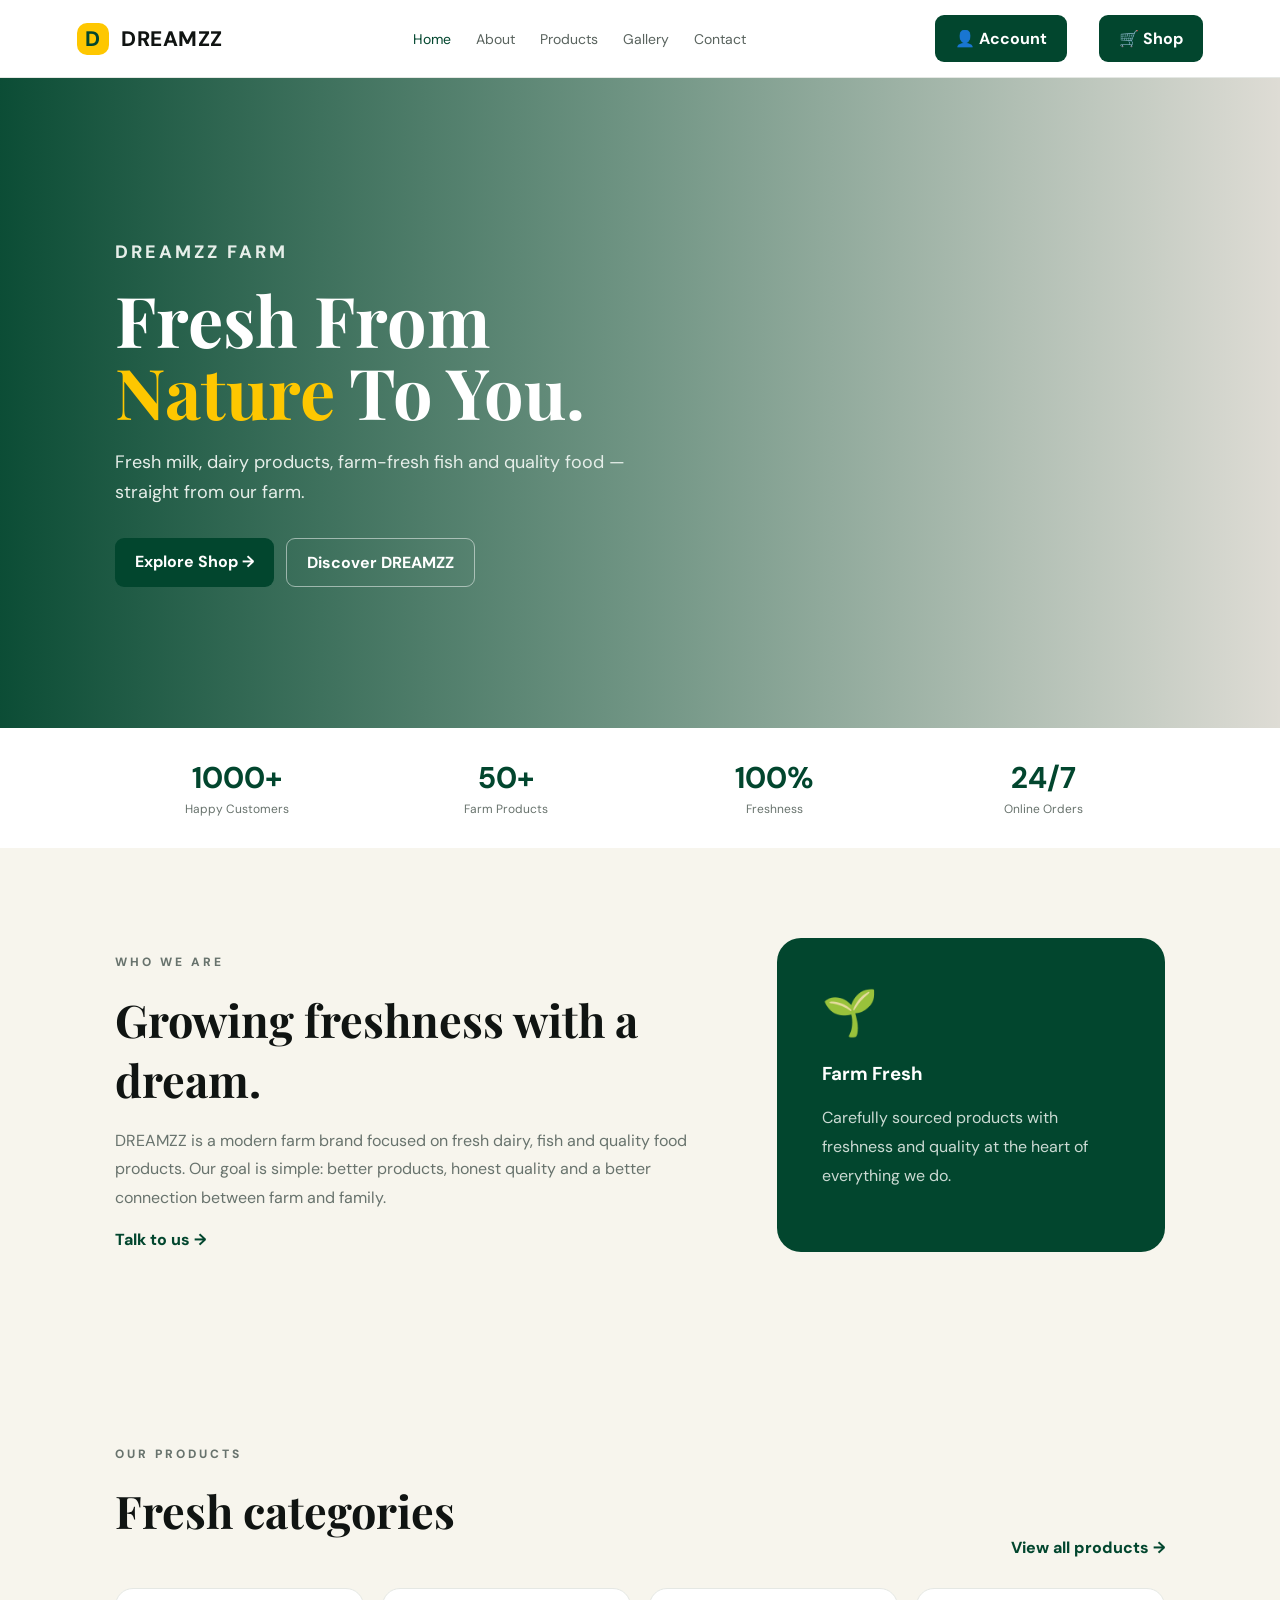
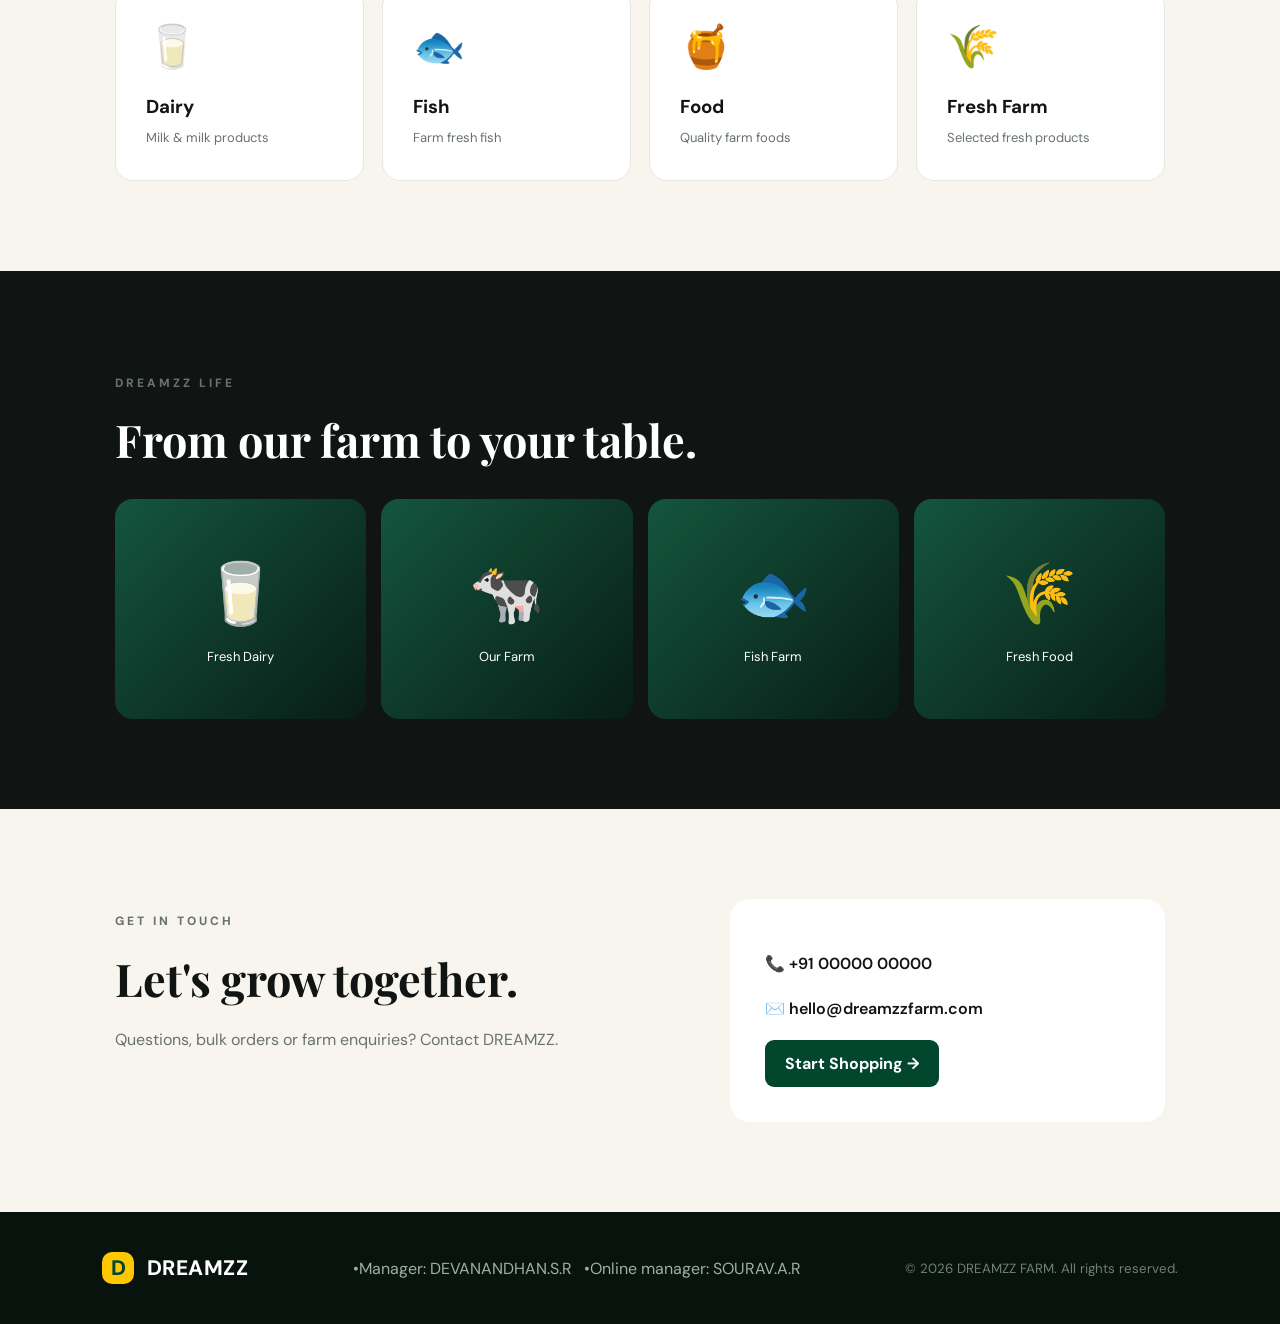
==== index.html @ 7045851c "Add files via upload" ====
<!DOCTYPE html>
<html lang="en">
<head>
  <meta charset="UTF-8">
  <meta name="viewport" content="width=device-width, initial-scale=1.0">
  <title>DREAMZZ FARM | Fresh From Nature</title>
  <link rel="stylesheet" href="style.css">
</head>
<body>
<header class="site-header">
  <a class="logo" href="index.html"><span>D</span> DREAMZZ</a>
  <nav>
    <a class="active" href="index.html">Home</a>
    <a href="#about">About</a>
    <a href="#products">Products</a>
    <a href="#gallery">Gallery</a>
    <a href="#contact">Contact</a>
  </nav><a href="login.html" class="header-shop">
    👤 Account
</a>
  <a class="header-shop" href="shop.html">🛒 Shop</a>
</header>

<main>
<section class="hero">
  <div class="hero-overlay"></div>
  <div class="hero-content">
    <p class="eyebrow">DREAMZZ FARM</p>
    <h1>Fresh From<br><span>Nature</span> To You.</h1>
    <p>Fresh milk, dairy products, farm-fresh fish and quality food — straight from our farm.</p>
    <div class="hero-actions">
      <a class="btn primary" href="shop.html">Explore Shop →</a>
      <a class="btn ghost" href="#about">Discover DREAMZZ</a>
    </div>
  </div>
</section>

<section class="stats">
  <div><strong>1000+</strong><span>Happy Customers</span></div>
  <div><strong>50+</strong><span>Farm Products</span></div>
  <div><strong>100%</strong><span>Freshness</span></div>
  <div><strong>24/7</strong><span>Online Orders</span></div>
</section>

<section id="about" class="section split">
  <div>
    <p class="eyebrow">WHO WE ARE</p>
    <h2>Growing freshness with a dream.</h2>
    <p>DREAMZZ is a modern farm brand focused on fresh dairy, fish and quality food products. Our goal is simple: better products, honest quality and a better connection between farm and family.</p>
    <a class="text-link" href="#contact">Talk to us →</a>
  </div>
  <div class="feature-card">
    <div class="feature-icon">🌱</div>
    <h3>Farm Fresh</h3>
    <p>Carefully sourced products with freshness and quality at the heart of everything we do.</p>
  </div>
</section>

<section id="products" class="section">
  <div class="section-head">
    <div><p class="eyebrow">OUR PRODUCTS</p><h2>Fresh categories</h2></div>
    <a class="text-link" href="shop.html">View all products →</a>
  </div>
  <div class="category-grid">
    <a href="shop.html?cat=Dairy" class="category-card"><span>🥛</span><h3>Dairy</h3><p>Milk & milk products</p></a>
    <a href="shop.html?cat=Fish" class="category-card"><span>🐟</span><h3>Fish</h3><p>Farm fresh fish</p></a>
    <a href="shop.html?cat=Food" class="category-card"><span>🍯</span><h3>Food</h3><p>Quality farm foods</p></a>
    <a href="shop.html?cat=Fresh" class="category-card"><span>🌾</span><h3>Fresh Farm</h3><p>Selected fresh products</p></a>
  </div>
</section>

<section id="gallery" class="section dark-section">
  <p class="eyebrow">DREAMZZ LIFE</p>
  <h2>From our farm to your table.</h2>
  <div class="gallery-grid">
    <div>🥛<small>Fresh Dairy</small></div><div>🐄<small>Our Farm</small></div>
    <div>🐟<small>Fish Farm</small></div><div>🌾<small>Fresh Food</small></div>
  </div>
</section>

<section id="contact" class="section contact">
  <div><p class="eyebrow">GET IN TOUCH</p><h2>Let's grow together.</h2><p>Questions, bulk orders or farm enquiries? Contact DREAMZZ.</p></div>
  <div class="contact-box">
    <p>📞 +91 00000 00000</p><p>✉️ hello@dreamzzfarm.com</p>
    <a class="btn primary" href="shop.html">Start Shopping →</a>
  </div>
</section>
</main>

<footer><div class="logo"><span>D</span>  DREAMZZ</div><p>•Manager: DEVANANDHAN.S.R&nbsp;&nbsp;  •Online manager: SOURAV.A.R</p><small>© 2026 DREAMZZ FARM. All rights reserved.</small></footer>
</body>
</html>
---- style.css ----
@import url('https://fonts.googleapis.com/css2?family=DM+Sans:wght@400;500;600;700&family=Playfair+Display:wght@600;700&display=swap');
:root{--green:#02462e;--green2:#08734d;--gold:#fec700;--cream:#f7f5ed;--dark:#101412;--muted:#68736d;--white:#fff;--border:#e5e8e4}
*{box-sizing:border-box}html{scroll-behavior:smooth}body{margin:0;font-family:'DM Sans',sans-serif;color:var(--dark);background:var(--cream)}a{text-decoration:none;color:inherit}button,input,select{font:inherit}.site-header{height:78px;padding:0 6%;display:flex;align-items:center;gap:32px;background:#fff;position:sticky;top:0;z-index:50;border-bottom:1px solid var(--border)}.logo{font-size:21px;font-weight:800;letter-spacing:.5px;white-space:nowrap}.logo span{display:inline-grid;place-items:center;width:32px;height:32px;background:var(--gold);border-radius:10px;margin-right:7px;color:var(--green)}nav{display:flex;gap:25px;margin:auto}nav a{color:#59635e;font-size:14px}nav a:hover,.active{color:var(--green)!important}.header-shop,.btn.primary{background:var(--green);color:#fff;padding:13px 20px;border-radius:9px;font-weight:700}.hero{min-height:650px;position:relative;background:linear-gradient(90deg,rgba(2,70,46,.96),rgba(2,70,46,.55),rgba(0,0,0,.1)),url('https://images.unsplash.com/photo-1500595046743-cd271d694d30?auto=format&fit=crop&w=1800&q=85') center/cover;display:flex;align-items:center;color:#fff}.hero-content{position:relative;max-width:650px;margin-left:9%;z-index:2}.eyebrow{font-size:12px;font-weight:800;letter-spacing:3px;color:var(--gold);margin-bottom:15px}.hero h1,.shop-hero h1{font:700 70px/1.03 'Playfair Display',serif;margin:0 0 20px}.hero h1 span,.shop-hero h1 span{color:var(--gold)}.hero p{font-size:18px;line-height:1.7;max-width:570px;color:#e6eee9}.hero-actions{display:flex;gap:12px;margin-top:30px}.btn{display:inline-block;padding:13px 20px;border-radius:9px;font-weight:700}.btn.ghost{border:1px solid rgba(255,255,255,.5);color:#fff}.stats{display:grid;grid-template-columns:repeat(4,1fr);background:#fff;padding:30px 8%;text-align:center}.stats strong{display:block;font-size:30px;color:var(--green)}.stats span{font-size:12px;color:var(--muted)}.section{padding:90px 9%}.split{display:grid;grid-template-columns:1.5fr 1fr;gap:80px;align-items:center}.section h2{font:700 45px 'Playfair Display',serif;margin:0 0 18px}.section p{color:var(--muted);line-height:1.8}.feature-card{background:var(--green);color:#fff;border-radius:24px;padding:45px}.feature-card p{color:#cbdad3}.feature-icon{font-size:45px}.text-link{color:var(--green);font-weight:800}.section-head{display:flex;justify-content:space-between;align-items:end;margin-bottom:30px}.category-grid{display:grid;grid-template-columns:repeat(4,1fr);gap:18px}.category-card{background:#fff;padding:30px;border-radius:18px;transition:.25s;border:1px solid var(--border)}.category-card:hover{transform:translateY(-7px);box-shadow:0 15px 35px #02462e12}.category-card span{font-size:42px}.category-card h3{margin:20px 0 7px}.category-card p{margin:0;font-size:13px}.dark-section{background:var(--dark);color:#fff}.gallery-grid{display:grid;grid-template-columns:repeat(4,1fr);gap:15px;margin-top:30px}.gallery-grid div{height:220px;border-radius:18px;background:linear-gradient(135deg,#14553e,#081d15);display:flex;flex-direction:column;align-items:center;justify-content:center;font-size:60px}.gallery-grid small{font-size:13px;margin-top:15px}.contact{display:grid;grid-template-columns:1.3fr 1fr;gap:50px}.contact-box{background:#fff;padding:35px;border-radius:20px}.contact-box p{color:var(--dark);font-weight:600}footer{background:#08130e;color:#fff;padding:40px 8%;display:flex;align-items:center;gap:25px;flex-wrap:wrap}footer p{margin:auto;color:#9bb1a7}footer small{color:#6e8078}

.shop-header{gap:20px}.back-home{font-size:13px;color:var(--muted)}.search-wrap{height:45px;display:flex;align-items:center;background:#f1f3f0;border-radius:8px;flex:1;max-width:650px;margin:auto}.search-wrap span{font-size:25px;padding-left:15px}.search-wrap input{border:0;background:transparent;outline:0;width:100%;padding:10px;font-size:14px}.icon-btn,.cart-btn{border:0;background:#f3f5f2;padding:11px 14px;border-radius:8px;cursor:pointer}.cart-btn{background:var(--green);color:#fff}.shop-hero{margin:25px 6%;padding:45px 6%;border-radius:25px;background:linear-gradient(100deg,#e8f1e9,#fff9dc);display:flex;justify-content:space-between;align-items:center}.shop-hero h1{font-size:52px;color:var(--green)}.shop-hero p{color:var(--muted)}.offer{background:var(--green);color:#fff;padding:30px;border-radius:18px;display:grid;gap:8px;min-width:220px}.offer:first-letter{font-size:30px}.offer strong{color:var(--gold)}.offer small{color:#d4e4dd}.shop-layout{display:grid;grid-template-columns:230px 1fr;gap:30px;padding:15px 6% 70px}.filters{background:#fff;padding:22px;border-radius:14px;height:max-content;position:sticky;top:95px}.filters h3{margin-top:0}.filters label{display:block;font-size:12px;font-weight:800;text-transform:uppercase;color:var(--muted);margin:20px 0 9px}.filters button{display:block;width:100%;text-align:left;border:0;background:transparent;padding:9px;border-radius:7px;cursor:pointer;color:#46504b}.filters button:hover,.filters .filter.active{background:#eaf3ee;color:var(--green);font-weight:700}.filters hr{border:0;border-top:1px solid var(--border);margin:15px 0}.price-label{font-size:13px;margin-top:6px}.shop-toolbar{display:flex;justify-content:space-between;align-items:center;margin-bottom:18px}.shop-toolbar select{padding:10px;border:1px solid var(--border);border-radius:8px;background:#fff}.product-grid{display:grid;grid-template-columns:repeat(3,1fr);gap:18px}.product-card{background:#fff;border:1px solid var(--border);border-radius:14px;overflow:hidden;position:relative;transition:.2s}.product-card:hover{transform:translateY(-4px);box-shadow:0 12px 30px #0000000d}.product-img{height:210px;background:#eef3ed;display:grid;place-items:center;font-size:75px;position:relative}.badge{position:absolute;top:12px;left:12px;background:var(--gold);padding:5px 8px;border-radius:5px;font-size:10px;font-weight:800}.wish{position:absolute;right:10px;top:10px;border:0;background:#fff;border-radius:50%;width:34px;height:34px;cursor:pointer;font-size:19px}.product-info{padding:17px}.product-info h3{margin:0 0 6px;font-size:16px}.rating{font-size:12px;color:#df9e00}.price{font-size:20px;font-weight:800;color:var(--green);margin:8px 0}.old{text-decoration:line-through;color:#999;font-size:12px;margin-left:6px;font-weight:400}.product-actions{display:flex;gap:7px}.add-btn,.quick-btn{flex:1;border:0;padding:10px;border-radius:7px;cursor:pointer;font-weight:700}.add-btn{background:var(--green);color:#fff}.quick-btn{background:#eef3ef;color:var(--green)}.drawer{position:fixed;right:-420px;top:0;width:400px;max-width:95vw;height:100vh;background:#fff;z-index:100;box-shadow:-10px 0 40px #0002;padding:25px;transition:.3s;display:flex;flex-direction:column}.drawer.open{right:0}.drawer-head{display:flex;justify-content:space-between;align-items:center;border-bottom:1px solid var(--border)}.drawer-head button,.modal-close{border:0;background:transparent;font-size:28px;cursor:pointer}.cart-row{display:flex;gap:12px;padding:15px 0;border-bottom:1px solid var(--border)}.cart-emoji{width:55px;height:55px;background:#eef3ed;border-radius:9px;display:grid;place-items:center;font-size:28px}.cart-row strong{display:block}.qty{margin-top:7px;display:flex;gap:8px;align-items:center}.qty button{border:1px solid var(--border);background:#fff;border-radius:5px;width:25px;height:25px}.cart-total{display:flex;justify-content:space-between;font-size:20px;margin-top:auto;padding:20px 0}.checkout-btn{border:0;background:var(--green);color:#fff;padding:15px;border-radius:9px;font-weight:800;cursor:pointer}.modal{position:fixed;inset:0;background:#0008;z-index:120;display:grid;place-items:center;padding:20px}.hidden{display:none}.modal-card{background:#fff;border-radius:20px;max-width:750px;width:100%;padding:25px;position:relative}.modal-close{position:absolute;right:15px;top:10px}.modal-product{display:grid;grid-template-columns:1fr 1fr;gap:30px;padding:20px}.modal-product .big-img{min-height:330px;background:#eef3ed;border-radius:15px;display:grid;place-items:center;font-size:120px}.modal-product h2{font:700 34px 'Playfair Display',serif}.modal-product p{color:var(--muted);line-height:1.7}.modal-product .price{font-size:28px}.toast{position:fixed;bottom:25px;left:50%;transform:translateX(-50%) translateY(100px);background:#101412;color:#fff;padding:13px 20px;border-radius:8px;z-index:200;transition:.3s}.toast.show{transform:translateX(-50%) translateY(0)}
@media(max-width:850px){nav{display:none}.hero h1{font-size:52px}.stats{grid-template-columns:repeat(2,1fr);gap:20px}.split,.contact{grid-template-columns:1fr}.category-grid,.gallery-grid{grid-template-columns:repeat(2,1fr)}.shop-header{flex-wrap:wrap;height:auto;padding:15px 4%}.search-wrap{order:3;flex-basis:100%}.shop-hero{margin:15px 4%;flex-direction:column;align-items:flex-start}.shop-hero h1{font-size:40px}.shop-layout{grid-template-columns:1fr;padding:10px 4%}.filters{position:static}.product-grid{grid-template-columns:repeat(2,1fr)}}@media(max-width:520px){.site-header{padding:0 4%}.header-shop{margin-left:auto}.hero-content{margin:0 7%}.hero h1{font-size:43px}.section{padding:60px 6%}.category-grid,.gallery-grid,.product-grid{grid-template-columns:1fr}.product-img{height:190px}.modal-product{grid-template-columns:1fr}.modal-product .big-img{min-height:220px}.stats{padding:25px 5%}}
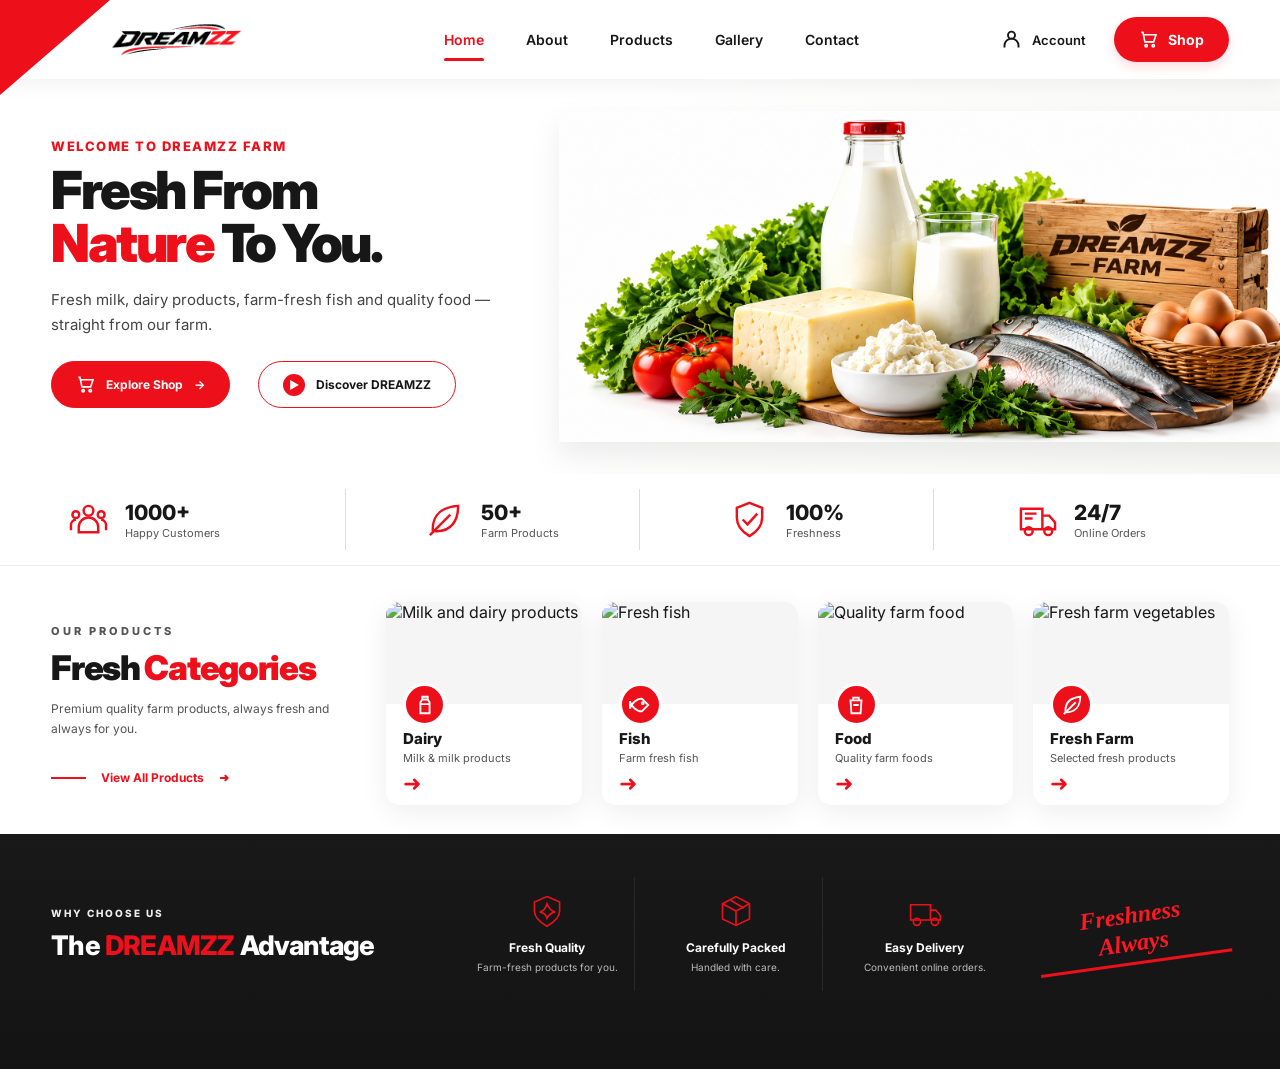
==== commit ffa0d01c: "Add files via upload" ====
--- a/index.html
+++ b/index.html
@@ -1,92 +1,1059 @@
+
 <!DOCTYPE html>
 <html lang="en">
 <head>
-  <meta charset="UTF-8">
-  <meta name="viewport" content="width=device-width, initial-scale=1.0">
-  <title>DREAMZZ FARM | Fresh From Nature</title>
-  <link rel="stylesheet" href="style.css">
+<meta charset="UTF-8">
+<meta name="viewport" content="width=device-width, initial-scale=1.0">
+<title>DREAMZZ FARM | Fresh From Nature</title>
+
+<link rel="preconnect" href="https://fonts.googleapis.com">
+<link rel="preconnect" href="https://fonts.gstatic.com" crossorigin>
+<link href="https://fonts.googleapis.com/css2?family=Inter:wght@400;500;600;700;800;900&display=swap" rel="stylesheet">
+
+<style>
+:root {
+    --red: #ed101b;
+    --black: #171717;
+    --white: #fff;
+    --grey: #666;
+}
+
+* {
+    margin: 0;
+    padding: 0;
+    box-sizing: border-box;
+}
+
+html {
+    scroll-behavior: smooth;
+}
+
+body {
+    font-family: 'Inter', sans-serif;
+    color: var(--black);
+    background: white;
+}
+
+a {
+    color: inherit;
+    text-decoration: none;
+}
+
+button {
+    font-family: inherit;
+    cursor: pointer;
+}
+
+.container {
+    width: min(1258px, 92%);
+    margin: auto;
+}
+
+/* HEADER */
+
+header {
+    height: 79px;
+    background: rgba(255,255,255,.97);
+    display: flex;
+    align-items: center;
+    position: relative;
+    z-index: 10;
+    box-shadow: 0 4px 20px rgba(0,0,0,.06);
+}
+
+header::before {
+    content: "";
+    position: absolute;
+    top: 0;
+    left: 0;
+    width: 110px;
+    height: 95px;
+    background: var(--red);
+    clip-path: polygon(0 0,100% 0,0 100%);
+    z-index: -1;
+}
+
+.navbar {
+    display: flex;
+    align-items: center;
+    justify-content: space-between;
+    gap: 25px;
+}
+
+.logo {
+    width: 250px;
+    height: 64px;
+    display: flex;
+    align-items: center;
+    flex-shrink: 0;
+    overflow: hidden;
+}
+
+.logo img {
+    width: 100%;
+    height: 55px;
+    max-height: 55px;
+    object-fit: contain;
+}
+@media (max-width: 760px) {
+    .logo {
+        width: 150px;
+        height: 45px;
+    }
+
+    .logo img {
+        height: 40px;
+    }
+}.nav-links {
+    display: flex;
+    align-items: center;
+    gap: 42px;
+}
+
+.nav-links a {
+    font-size: 14px;
+    font-weight: 600;
+    position: relative;
+    transition: .2s;
+}
+
+.nav-links a:hover,
+.nav-links a.active {
+    color: var(--red);
+}
+
+.nav-links a.active::after {
+    content: "";
+    height: 3px;
+    width: 100%;
+    background: var(--red);
+    position: absolute;
+    left: 0;
+    bottom: -13px;
+    border-radius: 4px;
+}
+
+.nav-actions {
+    display: flex;
+    align-items: center;
+    gap: 28px;
+}
+
+.account {
+    display: flex;
+    align-items: center;
+    gap: 10px;
+    font-size: 13px;
+    font-weight: 600;
+    white-space: nowrap;
+}
+
+.account svg {
+    width: 21px;
+    height: 21px;
+}
+
+.shop-btn {
+    background: var(--red);
+    color: white;
+    border: none;
+    border-radius: 24px;
+    padding: 13px 25px;
+    font-size: 14px;
+    font-weight: 700;
+    display: flex;
+    align-items: center;
+    gap: 10px;
+    box-shadow: 0 5px 12px #ed101b25;
+    transition: .2s;
+}
+
+.shop-btn:hover,
+.primary-btn:hover {
+    background: #c9000a;
+    transform: translateY(-2px);
+}
+
+.shop-btn svg {
+    width: 19px;
+    height: 19px;
+}
+
+/* HERO */
+
+.hero {
+    min-height: 395px;
+    position: relative;
+    overflow: hidden;
+    background: linear-gradient(110deg,#fff 0%,#fff 45%,#f8f8f6 100%);
+}
+
+.hero::before {
+    content: "";
+    position: absolute;
+    top: 0;
+    right: 0;
+    width: 100%;
+    height: 100%;
+    background:
+      linear-gradient(180deg,transparent 80%,rgba(255,255,255,.5)),
+      <img color="white">
+      center 45% / cover no-repeat;
+    opacity: .10;
+}
+
+
+.hero-inner {
+    min-height: 395px;
+    display: grid;
+    grid-template-columns: 46% 54%;
+    align-items: center;
+    position: relative;
+    z-index: 1;
+}
+
+.hero-copy {
+    padding: 28px 0 35px;
+    z-index: 2;
+}
+
+.eyebrow {
+    color: var(--red);
+    font-size: 13px;
+    letter-spacing: 1.5px;
+    font-weight: 800;
+    margin-bottom: 10px;
+}
+
+.hero h1 {
+    font-size: clamp(42px,4.1vw,65px);
+    line-height: 1.02;
+    letter-spacing: -2.5px;
+    font-weight: 900;
+    margin-bottom: 17px;
+}
+
+.hero h1 span {
+    color: var(--red);
+}
+
+.hero-description {
+    color: #444;
+    font-size: 15px;
+    line-height: 1.65;
+    max-width: 475px;
+    margin-bottom: 24px;
+}
+
+.hero-buttons {
+    display: flex;
+    align-items: center;
+    gap: 28px;
+    flex-wrap: wrap;
+}
+
+.primary-btn,
+.secondary-btn {
+    min-height: 47px;
+    border-radius: 28px;
+    padding: 0 24px;
+    display: inline-flex;
+    align-items: center;
+    justify-content: center;
+    gap: 11px;
+    font-size: 12px;
+    font-weight: 700;
+    transition: .2s;
+}
+
+.primary-btn {
+    background: var(--red);
+    color: white;
+    border: 1px solid var(--red);
+}
+
+.secondary-btn {
+    background: white;
+    border: 1px solid var(--red);
+}
+
+.secondary-btn:hover {
+    color: var(--red);
+    background: #fff6f6;
+}
+
+.play-icon {
+    background: var(--red);
+    color: white;
+    border-radius: 50%;
+    width: 22px;
+    height: 22px;
+    display: grid;
+    place-items: center;
+    font-size: 11px;
+}
+
+.hero-image {
+    height: 390px;
+    display: flex;
+    justify-content: center;
+    align-items: center;
+    margin-right: -35px;
+}
+
+.hero-image img {
+    width: 110%;
+    height: 100%;
+    object-fit: contain;
+    object-position: center;
+    filter: drop-shadow(0 14px 14px rgba(0,0,0,.07));
+}
+
+/* STATS */
+
+.stats {
+    background: #fff;
+    border-bottom: 1px solid #eee;
+}
+
+.stats-inner {
+    min-height: 91px;
+    display: grid;
+    grid-template-columns: repeat(4,1fr);
+    align-items: center;
+}
+
+.stat {
+    display: flex;
+    align-items: center;
+    justify-content: center;
+    gap: 17px;
+    padding: 10px 18px;
+    border-right: 1px solid #ddd;
+}
+
+.stat:first-child {
+    justify-content: flex-start;
+}
+
+.stat:last-child {
+    border-right: none;
+}
+
+.stat-icon {
+    width: 39px;
+    height: 39px;
+    color: var(--red);
+    flex-shrink: 0;
+}
+
+.stat h3 {
+    font-size: 21px;
+    font-weight: 800;
+    line-height: 1.3;
+}
+
+.stat p {
+    color: #555;
+    font-size: 11px;
+}
+
+/* PRODUCT CATEGORIES */
+
+.categories {
+    padding: 36px 0 29px;
+    background: white;
+}
+
+.category-layout {
+    display: grid;
+    grid-template-columns: 310px 1fr;
+    gap: 25px;
+    align-items: center;
+}
+
+.category-intro .eyebrow {
+    font-size: 11px;
+    letter-spacing: 3px;
+    margin-bottom: 7px;
+}
+
+.category-intro h2 {
+    font-size: 34px;
+    font-weight: 900;
+    line-height: 1.15;
+    letter-spacing: -1.3px;
+    margin-bottom: 12px;
+}
+
+.category-intro h2 span {
+    color: var(--red);
+}
+
+.category-intro p {
+    color: #555;
+    font-size: 12px;
+    line-height: 1.7;
+    max-width: 280px;
+    margin-bottom: 23px;
+}
+
+.view-products {
+    display: inline-flex;
+    align-items: center;
+    gap: 15px;
+    color: var(--red);
+    font-size: 12px;
+    font-weight: 700;
+}
+
+.view-products::before {
+    content: "";
+    width: 35px;
+    height: 2px;
+    background: var(--red);
+}
+
+.category-cards {
+    display: grid;
+    grid-template-columns: repeat(4,minmax(0,1fr));
+    gap: 20px;
+}
+
+.category-card {
+    background: #fff;
+    border-radius: 14px;
+    overflow: hidden;
+    box-shadow: 0 7px 28px rgba(0,0,0,.07);
+    transition: transform .25s, box-shadow .25s;
+}
+
+.category-card:hover {
+    transform: translateY(-5px);
+    box-shadow: 0 12px 30px rgba(0,0,0,.12);
+}
+
+.card-image {
+    height: 102px;
+    position: relative;
+    background: #f5f5f5;
+}
+
+.card-image img {
+    width: 100%;
+    height: 100%;
+    object-fit: cover;
+    display: block;
+}
+
+.card-icon {
+    width: 43px;
+    height: 43px;
+    background: var(--red);
+    color: white;
+    border: 3px solid white;
+    border-radius: 50%;
+    display: grid;
+    place-items: center;
+    position: absolute;
+    bottom: -22px;
+    left: 17px;
+}
+
+.card-icon svg {
+    width: 22px;
+    height: 22px;
+}
+
+.card-content {
+    padding: 25px 17px 10px;
+}
+
+.card-content h3 {
+    font-size: 15px;
+    font-weight: 800;
+    margin-bottom: 3px;
+}
+
+.card-content p {
+    color: #555;
+    font-size: 11px;
+    white-space: nowrap;
+}
+
+.card-arrow {
+    display: inline-block;
+    color: var(--red);
+    font-size: 22px;
+    line-height: 1;
+    margin-top: 7px;
+}
+
+/* ADVANTAGE SECTION */
+
+.advantage {
+    background:
+      linear-gradient(rgba(15,15,15,.96),rgba(15,15,15,.98)),
+      url("https://images.unsplash.com/photo-1500382017468-9049fed747ef?auto=format&fit=crop&w=1600&q=80")
+      center / cover;
+    color: white;
+    min-height: 235px;
+    padding: 43px 0 40px;
+    overflow: hidden;
+}
+
+.advantage-layout {
+    display: grid;
+    grid-template-columns: 1.4fr 2fr .7fr;
+    gap: 25px;
+    align-items: center;
+}
+
+.advantage .eyebrow {
+    color: #eee;
+    font-size: 10px;
+    letter-spacing: 2px;
+}
+
+.advantage h2 {
+    font-size: 27px;
+    letter-spacing: -.8px;
+    font-weight: 800;
+}
+
+.advantage h2 span {
+    color: var(--red);
+}
+
+.advantage-items {
+    display: grid;
+    grid-template-columns: repeat(3,1fr);
+    gap: 15px;
+}
+
+.advantage-item {
+    text-align: center;
+    padding: 16px 5px;
+    border-right: 1px solid #292929;
+}
+
+.advantage-item:last-child {
+    border-right: none;
+}
+
+.advantage-item svg {
+    width: 36px;
+    height: 36px;
+    color: var(--red);
+    margin-bottom: 7px;
+}
+
+.advantage-item h3 {
+    font-size: 12px;
+    margin-bottom: 5px;
+}
+
+.advantage-item p {
+    font-size: 10px;
+    color: #bbb;
+    line-height: 1.5;
+}
+
+.handwritten {
+    color: #ff1823;
+    font-family: cursive;
+    font-style: italic;
+    font-weight: 700;
+    font-size: 24px;
+    line-height: 1.15;
+    text-align: center;
+    transform: rotate(-8deg);
+}
+
+.handwritten span {
+    display: block;
+    border-bottom: 3px solid var(--red);
+    padding-bottom: 5px;
+}
+
+/* RESPONSIVE */
+
+@media (max-width: 1050px) {
+    .logo {
+        width: 190px;
+    }
+
+    .nav-links {
+        gap: 22px;
+    }
+
+    .nav-actions {
+        gap: 15px;
+    }
+
+    .category-layout {
+        grid-template-columns: 250px 1fr;
+        gap: 18px;
+    }
+
+    .category-cards {
+        gap: 12px;
+    }
+
+    .card-content {
+        padding-left: 12px;
+        padding-right: 8px;
+    }
+
+    .card-content p {
+        font-size: 10px;
+    }
+}
+
+@media (max-width: 760px) {
+    header {
+        height: auto;
+        min-height: 75px;
+        padding: 8px 0;
+    }
+
+    .navbar {
+        flex-wrap: wrap;
+        gap: 8px;
+    }
+
+    .logo {
+        width: 175px;
+        height: 48px;
+    }
+
+    .nav-actions {
+        margin-left: auto;
+        gap: 12px;
+    }
+
+    .account {
+        font-size: 0;
+    }
+
+    .shop-btn {
+        padding: 10px 15px;
+    }
+
+    .nav-links {
+        order: 3;
+        width: 100%;
+        justify-content: space-between;
+        gap: 10px;
+        padding: 10px 0 5px;
+    }
+
+    .nav-links a {
+        font-size: 12px;
+    }
+
+    .nav-links a.active::after {
+        bottom: -6px;
+    }
+
+    .hero-inner {
+        grid-template-columns: 1fr;
+        padding-top: 35px;
+    }
+
+    .hero-copy {
+        padding: 5px 0 10px;
+    }
+
+    .hero h1 {
+        font-size: clamp(42px,9vw,58px);
+    }
+
+    .hero-image {
+        height: 260px;
+        margin: 0;
+    }
+
+    .hero-image img {
+        width: 100%;
+    }
+
+    .stats-inner {
+        grid-template-columns: repeat(2,1fr);
+        padding: 12px 0;
+    }
+
+    .stat {
+        justify-content: flex-start;
+        padding: 12px 8px;
+        border-right: none;
+    }
+
+    .stat h3 {
+        font-size: 18px;
+    }
+
+    .category-layout {
+        grid-template-columns: 1fr;
+        gap: 25px;
+    }
+
+    .category-intro h2 {
+        font-size: 32px;
+    }
+
+    .category-cards {
+        grid-template-columns: repeat(2,minmax(0,1fr));
+        gap: 15px;
+    }
+
+    .card-image {
+        height: 125px;
+    }
+
+    .advantage-layout {
+        grid-template-columns: 1fr;
+        gap: 25px;
+    }
+
+    .advantage-items {
+        gap: 4px;
+    }
+
+    .handwritten {
+        display: none;
+    }
+}
+
+@media (max-width: 380px) {
+    .logo {
+        width: 140px;
+    }
+
+    .nav-links a {
+        font-size: 11px;
+    }
+
+    .hero-buttons {
+        gap: 10px;
+    }
+
+    .primary-btn,
+    .secondary-btn {
+        padding: 0 13px;
+        font-size: 11px;
+    }
+
+    .card-content p {
+        white-space: normal;
+    }
+}
+</style>
 </head>
+
 <body>
-<header class="site-header">
-  <a class="logo" href="index.html"><span>D</span> DREAMZZ</a>
-  <nav>
-    <a class="active" href="index.html">Home</a>
-    <a href="#about">About</a>
-    <a href="#products">Products</a>
-    <a href="#gallery">Gallery</a>
-    <a href="#contact">Contact</a>
-  </nav><a href="login.html" class="header-shop">
-    👤 Account
-</a>
-  <a class="header-shop" href="shop.html">🛒 Shop</a>
+
+<!-- HEADER -->
+<header>
+    <div class="container navbar">
+
+        <a href="index.html" class="logo">
+            <img src="logo.png" alt="DREAMZZ">
+        </a>
+
+        <nav class="nav-links">
+            <a href="index.html" class="active">Home</a>
+            <a href="#about">About</a>
+            <a href="#products">Products</a>
+            <a href="#gallery">Gallery</a>
+            <a href="#contact">Contact</a>
+        </nav>
+
+        <div class="nav-actions">
+            <a href="login.html" class="account">
+                <svg viewBox="0 0 24 24" fill="none" stroke="currentColor" stroke-width="2.2">
+                    <circle cx="12" cy="7" r="4"></circle>
+                    <path d="M4 21v-2a8 8 0 0 1 16 0v2"></path>
+                </svg>
+                Account
+            </a>
+
+            <a href="shop.html" class="shop-btn">
+                <svg viewBox="0 0 24 24" fill="none" stroke="currentColor" stroke-width="2">
+                    <path d="M3 3h2l2.5 12h11l3-9H6"></path>
+                    <circle cx="9" cy="20" r="1.5"></circle>
+                    <circle cx="18" cy="20" r="1.5"></circle>
+                </svg>
+                Shop
+            </a>
+        </div>
+
+    </div>
 </header>
 
-<main>
-<section class="hero">
-  <div class="hero-overlay"></div>
-  <div class="hero-content">
-    <p class="eyebrow">DREAMZZ FARM</p>
-    <h1>Fresh From<br><span>Nature</span> To You.</h1>
-    <p>Fresh milk, dairy products, farm-fresh fish and quality food — straight from our farm.</p>
-    <div class="hero-actions">
-      <a class="btn primary" href="shop.html">Explore Shop →</a>
-      <a class="btn ghost" href="#about">Discover DREAMZZ</a>
+<!-- HERO -->
+<section class="hero" id="about">
+    <div class="container hero-inner">
+
+        <div class="hero-copy">
+            <p class="eyebrow">WELCOME TO DREAMZZ FARM</p>
+
+            <h1>
+                Fresh From<br>
+                <span>Nature</span> To You.
+            </h1>
+
+            <p class="hero-description">
+                Fresh milk, dairy products, farm-fresh fish and quality food —
+                straight from our farm.
+            </p>
+
+            <div class="hero-buttons">
+                <a href="shop.html" class="primary-btn">
+                    <svg width="19" height="19" viewBox="0 0 24 24" fill="none" stroke="currentColor" stroke-width="2">
+                        <path d="M3 3h2l2.5 12h11l3-9H6"></path>
+                        <circle cx="9" cy="20" r="1.5"></circle>
+                        <circle cx="18" cy="20" r="1.5"></circle>
+                    </svg>
+                    Explore Shop <span>→</span>
+                </a>
+
+                <a href="#products" class="secondary-btn">
+                    <span class="play-icon">▶</span>
+                    Discover DREAMZZ
+                </a>
+            </div>
+        </div>
+
+        <div class="hero-image img">
+            <img
+                src="homeimage.png"
+                alt="Fresh farm products"
+            >
+        </div>
+
     </div>
-  </div>
 </section>
 
+<!-- STATS -->
 <section class="stats">
-  <div><strong>1000+</strong><span>Happy Customers</span></div>
-  <div><strong>50+</strong><span>Farm Products</span></div>
-  <div><strong>100%</strong><span>Freshness</span></div>
-  <div><strong>24/7</strong><span>Online Orders</span></div>
+    <div class="container stats-inner">
+
+        <div class="stat">
+            <svg class="stat-icon" viewBox="0 0 40 40" fill="none" stroke="currentColor" stroke-width="2.5">
+                <circle cx="20" cy="11" r="5"></circle>
+                <circle cx="7" cy="15" r="3.5"></circle>
+                <circle cx="33" cy="15" r="3.5"></circle>
+                <path d="M10 33v-5a10 10 0 0 1 20 0v5z"></path>
+                <path d="M2 31v-5a6 6 0 0 1 5-6M38 31v-5a6 6 0 0 0-5-6"></path>
+            </svg>
+            <div>
+                <h3>1000+</h3>
+                <p>Happy Customers</p>
+            </div>
+        </div>
+
+        <div class="stat">
+            <svg class="stat-icon" viewBox="0 0 40 40" fill="none" stroke="currentColor" stroke-width="2.5">
+                <path d="M8 32C7 14 19 7 34 6c0 15-7 27-24 26"></path>
+                <path d="M5 36 26 15"></path>
+            </svg>
+            <div>
+                <h3>50+</h3>
+                <p>Farm Products</p>
+            </div>
+        </div>
+
+        <div class="stat">
+            <svg class="stat-icon" viewBox="0 0 40 40" fill="none" stroke="currentColor" stroke-width="2.5">
+                <path d="M20 3 33 8v10c0 9-6 15-13 19C13 33 7 27 7 18V8z"></path>
+                <path d="m13 20 5 5 10-11"></path>
+            </svg>
+            <div>
+                <h3>100%</h3>
+                <p>Freshness</p>
+            </div>
+        </div>
+
+        <div class="stat">
+            <svg class="stat-icon" viewBox="0 0 40 40" fill="none" stroke="currentColor" stroke-width="2.5">
+                <path d="M3 9h22v21H3zM25 16h7l6 7v7H25z"></path>
+                <circle cx="11" cy="32" r="4"></circle>
+                <circle cx="31" cy="32" r="4"></circle>
+                <path d="M7 14h12M7 19h8"></path>
+            </svg>
+            <div>
+                <h3>24/7</h3>
+                <p>Online Orders</p>
+            </div>
+        </div>
+
+    </div>
 </section>
 
-<section id="about" class="section split">
-  <div>
-    <p class="eyebrow">WHO WE ARE</p>
-    <h2>Growing freshness with a dream.</h2>
-    <p>DREAMZZ is a modern farm brand focused on fresh dairy, fish and quality food products. Our goal is simple: better products, honest quality and a better connection between farm and family.</p>
-    <a class="text-link" href="#contact">Talk to us →</a>
-  </div>
-  <div class="feature-card">
-    <div class="feature-icon">🌱</div>
-    <h3>Farm Fresh</h3>
-    <p>Carefully sourced products with freshness and quality at the heart of everything we do.</p>
-  </div>
+<!-- PRODUCTS -->
+<section class="categories" id="products">
+    <div class="container category-layout">
+
+        <div class="category-intro">
+            <p class="eyebrow">OUR PRODUCTS</p>
+
+            <h2>Fresh <span>Categories</span></h2>
+
+            <p>
+                Premium quality farm products, always fresh
+                and always for you.
+            </p>
+
+            <a href="shop.html" class="view-products">
+                View All Products <span>➜</span>
+            </a>
+        </div>
+
+        <div class="category-cards">
+
+            <!-- DAIRY -->
+            <a href="shop.html?cat=Dairy" class="category-card">
+                <div class="card-image">
+                    <img
+                        src="https://images.unsplash.com/photo-1550583724-b2692b85b150?auto=format&fit=crop&w=600&q=85"
+                        alt="Milk and dairy products"
+                        loading="lazy"
+                    >
+                    <div class="card-icon">
+                        <svg viewBox="0 0 24 24" fill="none" stroke="currentColor" stroke-width="2">
+                            <path d="M9 3h6v3l2 3v12H7V9l2-3z"></path>
+                            <path d="M9 6h6M7 11h10"></path>
+                        </svg>
+                    </div>
+                </div>
+                <div class="card-content">
+                    <h3>Dairy</h3>
+                    <p>Milk &amp; milk products</p>
+                    <span class="card-arrow">➜</span>
+                </div>
+            </a>
+
+            <!-- FISH -->
+            <a href="shop.html?cat=Fish" class="category-card">
+                <div class="card-image">
+                    <img
+                        src="https://images.unsplash.com/photo-1510130387422-82bed34b37e9?auto=format&fit=crop&w=600&q=85"
+                        alt="Fresh fish"
+                        loading="lazy"
+                    >
+                    <div class="card-icon">
+                        <svg viewBox="0 0 24 24" fill="none" stroke="currentColor" stroke-width="2">
+                            <path d="M3 12s4-7 11-7l7 7-7 7C7 19 3 12 3 12z"></path>
+                            <path d="m3 12-2-4v8z"></path>
+                            <circle cx="15" cy="10" r="1"></circle>
+                        </svg>
+                    </div>
+                </div>
+                <div class="card-content">
+                    <h3>Fish</h3>
+                    <p>Farm fresh fish</p>
+                    <span class="card-arrow">➜</span>
+                </div>
+            </a>
+
+            <!-- FOOD -->
+            <a href="shop.html?cat=Food" class="category-card">
+                <div class="card-image">
+                    <img
+                        src="https://images.unsplash.com/photo-1471943311424-646960669fbc?auto=format&fit=crop&w=600&q=85"
+                        alt="Quality farm food"
+                        loading="lazy"
+                    >
+                    <div class="card-icon">
+                        <svg viewBox="0 0 24 24" fill="none" stroke="currentColor" stroke-width="2">
+                            <path d="M6 7h12l-1 14H7z"></path>
+                            <path d="M9 7V4h6v3M9 12h6"></path>
+                        </svg>
+                    </div>
+                </div>
+                <div class="card-content">
+                    <h3>Food</h3>
+                    <p>Quality farm foods</p>
+                    <span class="card-arrow">➜</span>
+                </div>
+            </a>
+
+            <!-- FRESH FARM -->
+            <a href="shop.html?cat=Fresh Farm" class="category-card">
+                <div class="card-image">
+                    <img
+                        src="https://images.unsplash.com/photo-1540420773420-3366772f4999?auto=format&fit=crop&w=600&q=85"
+                        alt="Fresh farm vegetables"
+                        loading="lazy"
+                    >
+                    <div class="card-icon">
+                        <svg viewBox="0 0 24 24" fill="none" stroke="currentColor" stroke-width="2">
+                            <path d="M5 20C4 9 11 4 21 3c0 10-5 17-16 17"></path>
+                            <path d="M3 22 16 9"></path>
+                        </svg>
+                    </div>
+                </div>
+                <div class="card-content">
+                    <h3>Fresh Farm</h3>
+                    <p>Selected fresh products</p>
+                    <span class="card-arrow">➜</span>
+                </div>
+            </a>
+
+        </div>
+    </div>
 </section>
 
-<section id="products" class="section">
-  <div class="section-head">
-    <div><p class="eyebrow">OUR PRODUCTS</p><h2>Fresh categories</h2></div>
-    <a class="text-link" href="shop.html">View all products →</a>
-  </div>
-  <div class="category-grid">
-    <a href="shop.html?cat=Dairy" class="category-card"><span>🥛</span><h3>Dairy</h3><p>Milk & milk products</p></a>
-    <a href="shop.html?cat=Fish" class="category-card"><span>🐟</span><h3>Fish</h3><p>Farm fresh fish</p></a>
-    <a href="shop.html?cat=Food" class="category-card"><span>🍯</span><h3>Food</h3><p>Quality farm foods</p></a>
-    <a href="shop.html?cat=Fresh" class="category-card"><span>🌾</span><h3>Fresh Farm</h3><p>Selected fresh products</p></a>
-  </div>
+<!-- DREAMZZ ADVANTAGE -->
+<section class="advantage" id="gallery">
+    <div class="container advantage-layout">
+
+        <div>
+            <p class="eyebrow">WHY CHOOSE US</p>
+            <h2>The <span>DREAMZZ</span> Advantage</h2>
+        </div>
+
+        <div class="advantage-items">
+
+            <div class="advantage-item">
+                <svg viewBox="0 0 40 40" fill="none" stroke="currentColor" stroke-width="1.8">
+                    <path d="M20 4 34 10v10c0 8-7 13-14 17C13 33 6 28 6 20V10z"></path>
+                    <path d="M12 21c5-1 7-5 8-9 2 5 4 8 9 9-4 1-7 3-9 7-1-4-4-6-8-7z"></path>
+                </svg>
+                <h3>Fresh Quality</h3>
+                <p>Farm-fresh products for you.</p>
+            </div>
+
+            <div class="advantage-item">
+                <svg viewBox="0 0 40 40" fill="none" stroke="currentColor" stroke-width="1.8">
+                    <path d="M5 12 20 4l15 8v17l-15 7L5 29z"></path>
+                    <path d="m5 12 15 8 15-8M20 20v16"></path>
+                    <path d="m14 8 15 9"></path>
+                </svg>
+                <h3>Carefully Packed</h3>
+                <p>Handled with care.</p>
+            </div>
+
+            <div class="advantage-item">
+                <svg viewBox="0 0 40 40" fill="none" stroke="currentColor" stroke-width="1.8">
+                    <path d="M4 13h22v17H4zM26 19h6l5 6v5H26z"></path>
+                    <circle cx="11" cy="32" r="4"></circle>
+                    <circle cx="31" cy="32" r="4"></circle>
+                </svg>
+                <h3>Easy Delivery</h3>
+                <p>Convenient online orders.</p>
+            </div>
+
+        </div>
+
+        <div class="handwritten">
+            Freshness
+            <span>Always</span>
+        </div>
+
+    </div>
 </section>
 
-<section id="gallery" class="section dark-section">
-  <p class="eyebrow">DREAMZZ LIFE</p>
-  <h2>From our farm to your table.</h2>
-  <div class="gallery-grid">
-    <div>🥛<small>Fresh Dairy</small></div><div>🐄<small>Our Farm</small></div>
-    <div>🐟<small>Fish Farm</small></div><div>🌾<small>Fresh Food</small></div>
-  </div>
-</section>
-
-<section id="contact" class="section contact">
-  <div><p class="eyebrow">GET IN TOUCH</p><h2>Let's grow together.</h2><p>Questions, bulk orders or farm enquiries? Contact DREAMZZ.</p></div>
-  <div class="contact-box">
-    <p>📞 +91 00000 00000</p><p>✉️ hello@dreamzzfarm.com</p>
-    <a class="btn primary" href="shop.html">Start Shopping →</a>
-  </div>
-</section>
-</main>
-
-<footer><div class="logo"><span>D</span>  DREAMZZ</div><p>•Manager: DEVANANDHAN.S.R&nbsp;&nbsp;  •Online manager: SOURAV.A.R</p><small>© 2026 DREAMZZ FARM. All rights reserved.</small></footer>
 </body>
-</html>+</html>
